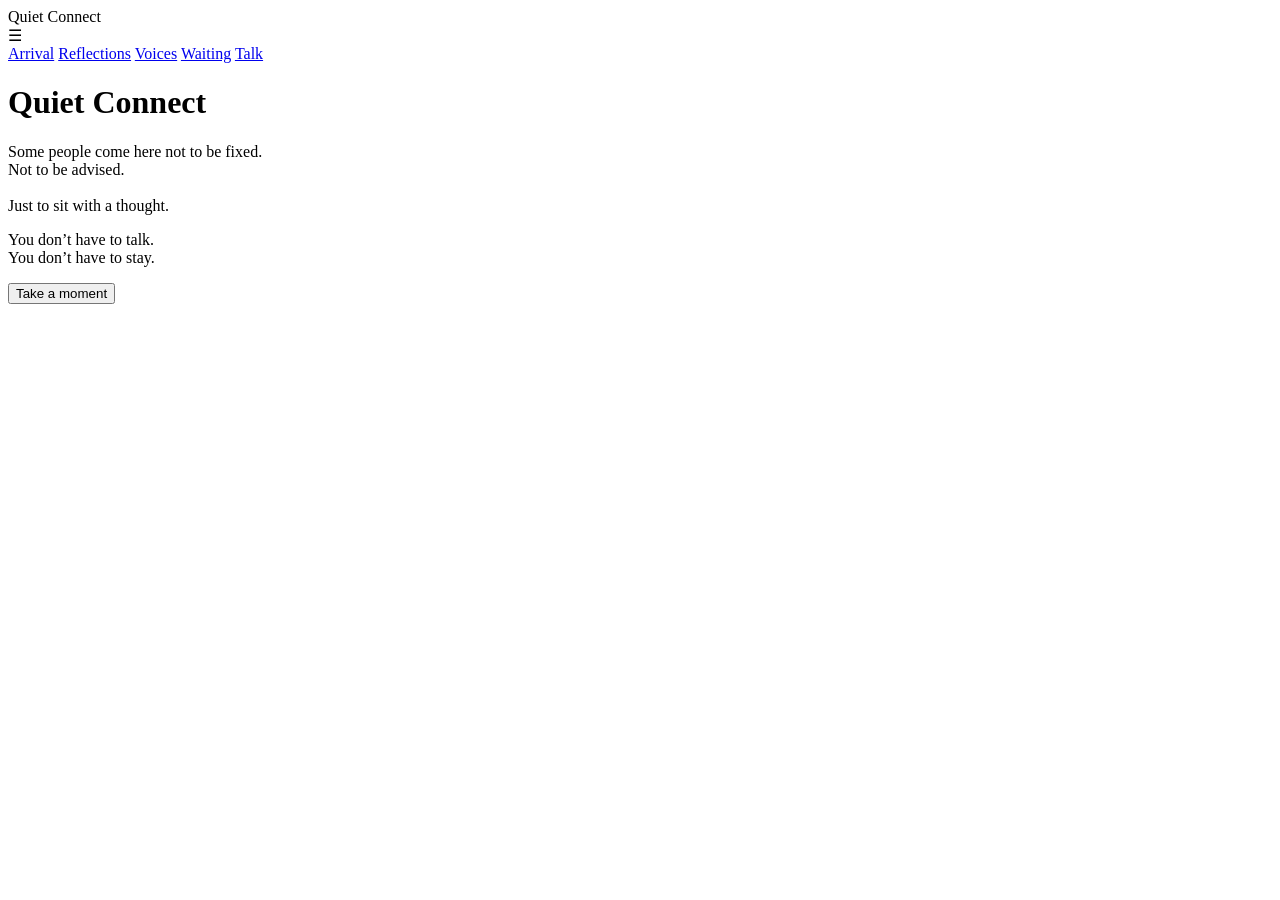
==== index.html @ 0a5e179e "Create index.html" ====
<!DOCTYPE html>
<html>
<head>
  <meta name="viewport" content="width=device-width, initial-scale=1">
  <title>Quiet Connect</title>
  <link rel="stylesheet" href="style.css">
</head>
<body>
<div class="container fade">

  <!-- NAV -->
  <nav>
    <div>Quiet Connect</div>
    <div class="hamburger" onclick="toggleMenu()">☰</div>
  </nav>
  <div id="menu" class="menu">
    <a href="index.html">Arrival</a>
    <a href="reflections.html">Reflections</a>
    <a href="voices.html">Voices</a>
    <a href="waiting.html">Waiting</a>
    <a href="chat.html">Talk</a>
  </div>

  <h1>Quiet Connect</h1>
  <p>
    Some people come here not to be fixed.<br>
    Not to be advised.<br><br>
    Just to sit with a thought.
  </p>

  <p>You don’t have to talk.<br>You don’t have to stay.</p>

  <a href="reflections.html"><button>Take a moment</button></a>
</div>

<script src="main.js"></script>
</body>
</html>
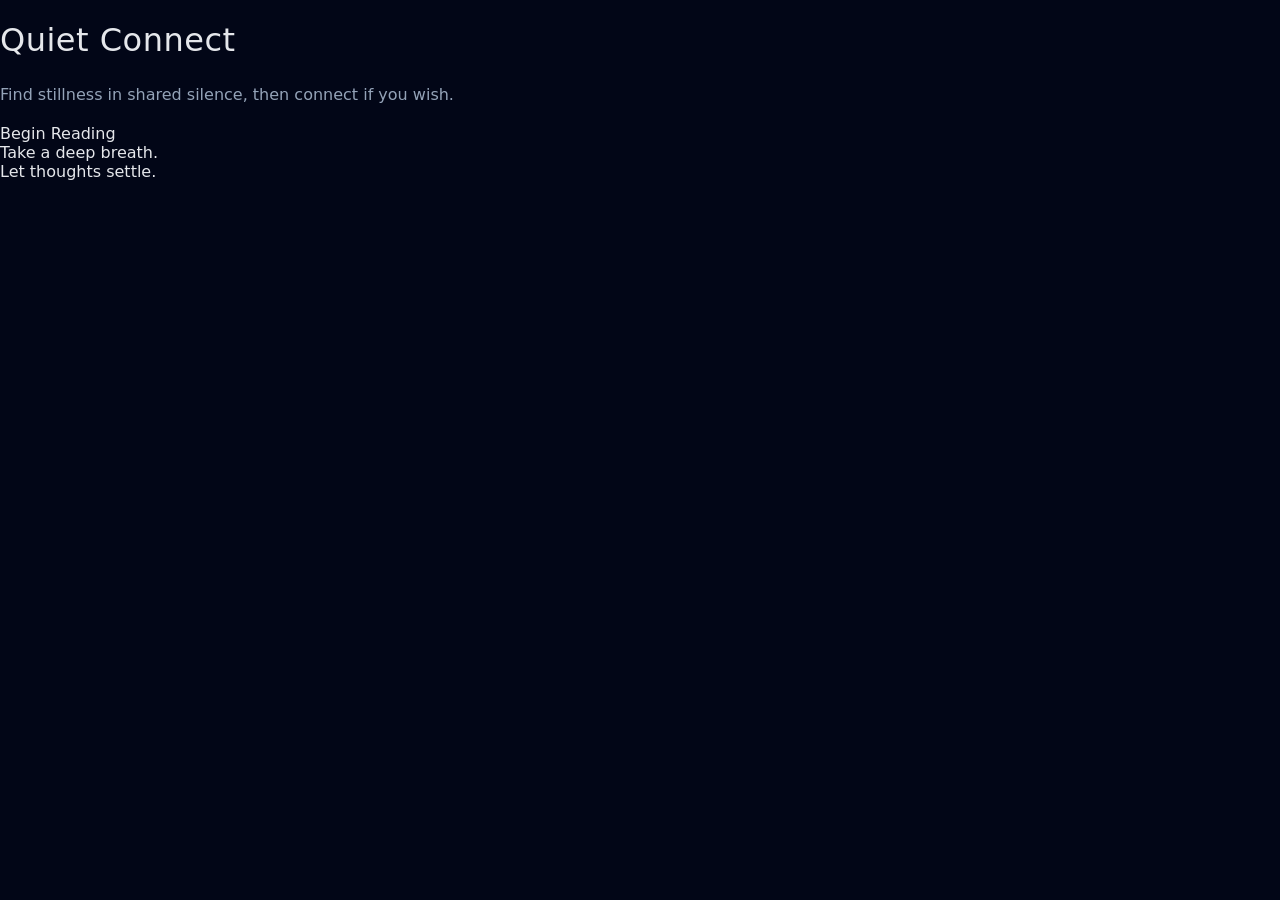
==== commit 059a0521: "Update index.html" ====
--- a/index.html
+++ b/index.html
@@ -1,38 +1,24 @@
 <!DOCTYPE html>
-<html>
+<html lang="en">
 <head>
-  <meta name="viewport" content="width=device-width, initial-scale=1">
-  <title>Quiet Connect</title>
-  <link rel="stylesheet" href="style.css">
+    <meta charset="UTF-8">
+    <meta name="viewport" content="width=device-width, initial-scale=1.0">
+    <title>Quiet Connect</title>
+    <link rel="stylesheet" href="style.css">
 </head>
 <body>
-<div class="container fade">
-
-  <!-- NAV -->
-  <nav>
-    <div>Quiet Connect</div>
-    <div class="hamburger" onclick="toggleMenu()">☰</div>
-  </nav>
-  <div id="menu" class="menu">
-    <a href="index.html">Arrival</a>
-    <a href="reflections.html">Reflections</a>
-    <a href="voices.html">Voices</a>
-    <a href="waiting.html">Waiting</a>
-    <a href="chat.html">Talk</a>
-  </div>
-
-  <h1>Quiet Connect</h1>
-  <p>
-    Some people come here not to be fixed.<br>
-    Not to be advised.<br><br>
-    Just to sit with a thought.
-  </p>
-
-  <p>You don’t have to talk.<br>You don’t have to stay.</p>
-
-  <a href="reflections.html"><button>Take a moment</button></a>
-</div>
-
-<script src="main.js"></script>
+    <main class="page-container">
+        <div class="content fade-in">
+            <h1>Quiet Connect</h1>
+            <p class="lead">Find stillness in shared silence, then connect if you wish.</p>
+            <div class="cta-container">
+                <a href="reflections.html" class="btn btn-primary">Begin Reading</a>
+            </div>
+            <div class="prompts">
+                <div class="prompt">Take a deep breath.</div>
+                <div class="prompt subtle">Let thoughts settle.</div>
+            </div>
+        </div>
+    </main>
 </body>
 </html>
--- a/style.css
+++ b/style.css
@@ -0,0 +1,112 @@
+:root {
+  --bg: #020617;
+  --text: #e5e7eb;
+  --muted: #94a3b8;
+  --accent: #64748b;
+}
+
+* {
+  box-sizing: border-box;
+  font-family: system-ui, sans-serif;
+}
+
+body {
+  margin: 0;
+  background: var(--bg);
+  color: var(--text);
+}
+
+a {
+  color: inherit;
+  text-decoration: none;
+}
+
+.container {
+  max-width: 720px;
+  margin: auto;
+  padding: 2.5rem 1.5rem;
+}
+
+h1 {
+  font-weight: 500;
+  letter-spacing: 0.5px;
+}
+
+p {
+  line-height: 1.7;
+  color: var(--muted);
+}
+
+button {
+  background: none;
+  border: 1px solid var(--accent);
+  color: var(--text);
+  padding: 0.8rem 1.4rem;
+  border-radius: 999px;
+  font-size: 1rem;
+}
+
+button:hover {
+  background: rgba(255,255,255,0.05);
+}
+
+nav {
+  display: flex;
+  justify-content: space-between;
+  align-items: center;
+}
+
+.menu {
+  display: none;
+  flex-direction: column;
+  gap: 1rem;
+  position: fixed;
+  top: 0;
+  right: 0;
+  height: 100%;
+  width: 70%;
+  background: var(--bg);
+  padding: 2rem;
+  border-left: 1px solid var(--accent);
+}
+
+.menu a {
+  font-size: 1.1rem;
+}
+
+.hamburger {
+  font-size: 1.5rem;
+  cursor: pointer;
+}
+
+.show {
+  display: flex;
+}
+
+.fade {
+  opacity: 0;
+  transform: translateY(10px);
+  animation: fadeIn 1.2s forwards;
+}
+
+@keyframes fadeIn {
+  to {
+    opacity: 1;
+    transform: none;
+  }
+}
+
+/* Chat */
+.messages {
+  min-height: 60vh;
+  margin-bottom: 1rem;
+}
+
+.msg {
+  margin-bottom: 0.6rem;
+}
+
+.me {
+  text-align: right;
+  color: #93c5fd;
+}
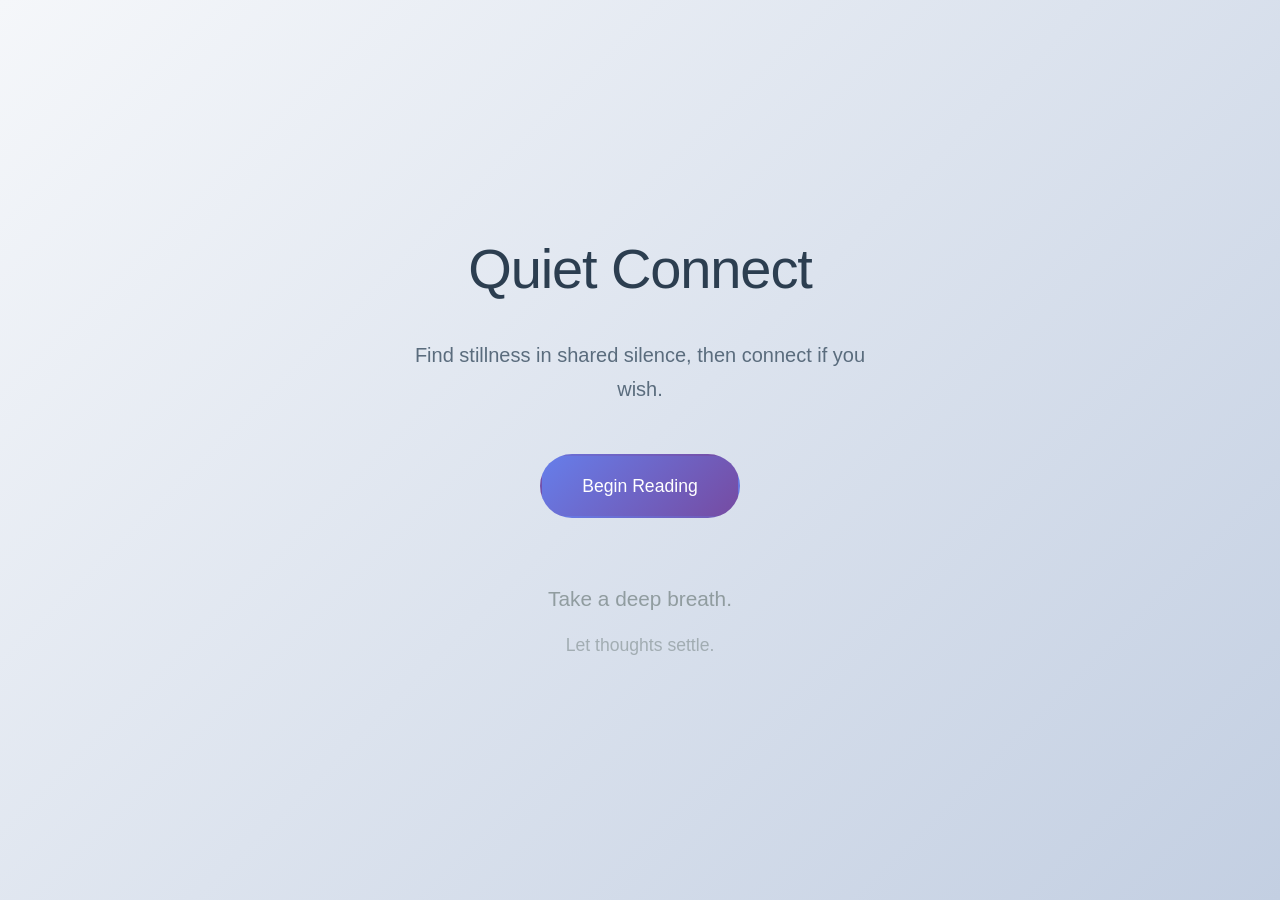
==== commit 91e06704: "Update index.html" ====
--- a/index.html
+++ b/index.html
@@ -2,7 +2,7 @@
 <html lang="en">
 <head>
     <meta charset="UTF-8">
-    <meta name="viewport" content="width=device-width, initial-scale=1.0">
+    <meta name="viewport" content="width=device-width, initial-scale=1.0"> 
     <title>Quiet Connect</title>
     <link rel="stylesheet" href="style.css">
 </head>
--- a/style.css
+++ b/style.css
@@ -1,112 +1,365 @@
-:root {
-  --bg: #020617;
-  --text: #e5e7eb;
-  --muted: #94a3b8;
-  --accent: #64748b;
-}
-
 * {
-  box-sizing: border-box;
-  font-family: system-ui, sans-serif;
+    margin: 0;
+    padding: 0;
+    box-sizing: border-box;
 }
 
 body {
-  margin: 0;
-  background: var(--bg);
-  color: var(--text);
-}
-
-a {
-  color: inherit;
-  text-decoration: none;
-}
-
-.container {
-  max-width: 720px;
-  margin: auto;
-  padding: 2.5rem 1.5rem;
+    font-family: -apple-system, BlinkMacSystemFont, 'Segoe UI', Roboto, Oxygen, Ubuntu, sans-serif;
+    background: linear-gradient(135deg, #f5f7fa 0%, #c3cfe2 100%);
+    min-height: 100vh;
+    color: #333;
+    line-height: 1.6;
+    overflow-x: hidden;
+}
+
+.page-container {
+    min-height: 100vh;
+    display: flex;
+    align-items: center;
+    justify-content: center;
+    padding: 2rem 1rem;
+}
+
+.content {
+    max-width: 600px;
+    width: 100%;
+    text-align: center;
+}
+
+.fade-in {
+    animation: fadeIn 1s ease-out;
+}
+
+@keyframes fadeIn {
+    from { opacity: 0; transform: translateY(20px); }
+    to { opacity: 1; transform: translateY(0); }
 }
 
 h1 {
-  font-weight: 500;
-  letter-spacing: 0.5px;
-}
-
-p {
-  line-height: 1.7;
-  color: var(--muted);
-}
-
-button {
-  background: none;
-  border: 1px solid var(--accent);
-  color: var(--text);
-  padding: 0.8rem 1.4rem;
-  border-radius: 999px;
-  font-size: 1rem;
-}
-
-button:hover {
-  background: rgba(255,255,255,0.05);
-}
-
-nav {
-  display: flex;
-  justify-content: space-between;
-  align-items: center;
-}
-
-.menu {
-  display: none;
-  flex-direction: column;
-  gap: 1rem;
-  position: fixed;
-  top: 0;
-  right: 0;
-  height: 100%;
-  width: 70%;
-  background: var(--bg);
-  padding: 2rem;
-  border-left: 1px solid var(--accent);
-}
-
-.menu a {
-  font-size: 1.1rem;
-}
-
-.hamburger {
-  font-size: 1.5rem;
-  cursor: pointer;
-}
-
-.show {
-  display: flex;
-}
-
-.fade {
-  opacity: 0;
-  transform: translateY(10px);
-  animation: fadeIn 1.2s forwards;
-}
-
-@keyframes fadeIn {
-  to {
-    opacity: 1;
-    transform: none;
-  }
-}
-
-/* Chat */
+    font-size: clamp(2rem, 5vw, 3.5rem);
+    font-weight: 300;
+    margin-bottom: 1.5rem;
+    color: #2c3e50;
+    letter-spacing: -0.02em;
+}
+
+.lead {
+    font-size: 1.25rem;
+    margin-bottom: 3rem;
+    color: #5a6c7d;
+    max-width: 500px;
+    margin-left: auto;
+    margin-right: auto;
+    line-height: 1.7;
+}
+
+.cta-container {
+    margin: 3rem 0;
+}
+
+.btn {
+    display: inline-block;
+    padding: 1rem 2.5rem;
+    font-size: 1.1rem;
+    text-decoration: none;
+    border-radius: 50px;
+    font-weight: 500;
+    transition: all 0.3s ease;
+    border: 2px solid transparent;
+    text-align: center;
+    min-width: 200px;
+}
+
+.btn-primary {
+    background: linear-gradient(135deg, #667eea 0%, #764ba2 100%);
+    color: white;
+}
+
+.btn-primary:hover {
+    transform: translateY(-2px);
+    box-shadow: 0 10px 25px rgba(102, 126, 234, 0.3);
+}
+
+.btn-secondary {
+    background: transparent;
+    color: #667eea;
+    border-color: #667eea;
+}
+
+.btn-secondary:hover {
+    background: #667eea;
+    color: white;
+    transform: translateY(-2px);
+}
+
+.prompts {
+    margin-top: 4rem;
+}
+
+.prompt {
+    font-size: 1.3rem;
+    margin: 1rem 0;
+    color: #7f8c8d;
+    opacity: 0.8;
+}
+
+.prompt.subtle {
+    font-size: 1.1rem;
+    opacity: 0.6;
+}
+
+.reflection-text p {
+    font-size: 1.3rem;
+    margin: 2rem 0;
+    color: #5a6c7d;
+    font-style: italic;
+    max-width: 500px;
+    margin-left: auto;
+    margin-right: auto;
+}
+
+.voice-preview {
+    margin: 3rem 0;
+}
+
+.voice {
+    font-size: 1.2rem;
+    margin: 1rem 0;
+    color: #7f8c8d;
+    opacity: 0.9;
+}
+
+/* Waiting page */
+.waiting-indicator {
+    display: flex;
+    gap: 8px;
+    justify-content: center;
+    margin-bottom: 1rem;
+}
+
+.dot {
+    width: 12px;
+    height: 12px;
+    border-radius: 50%;
+    background: #667eea;
+    animation: pulse 1.4s ease-in-out infinite both;
+}
+
+.dot:nth-child(1) { animation-delay: -0.32s; }
+.dot:nth-child(2) { animation-delay: -0.16s; }
+
+@keyframes pulse {
+    0%, 80%, 100% { transform: scale(0); opacity: 0.5; }
+    40% { transform: scale(1); opacity: 1; }
+}
+
+.status {
+    text-align: center;
+    padding: 2rem;
+}
+
+/* Chat page */
+.chat-page {
+    padding: 1rem;
+}
+
+.chat-container {
+    max-width: 600px;
+    width: 100%;
+    height: 100vh;
+    display: flex;
+    flex-direction: column;
+    background: white;
+    border-radius: 24px;
+    box-shadow: 0 20px 60px rgba(0,0,0,0.1);
+    overflow: hidden;
+}
+
+.chat-header {
+    padding: 2rem;
+    border-bottom: 1px solid #f0f0f0;
+    display: flex;
+    justify-content: space-between;
+    align-items: center;
+}
+
+.status-indicator {
+    font-size: 0.9rem;
+    font-weight: 500;
+}
+
+.status-indicator.connecting { color: #f39c12; }
+.status-indicator.connected { color: #27ae60; }
+.status-indicator.disconnected { color: #e74c3c; }
+
 .messages {
-  min-height: 60vh;
-  margin-bottom: 1rem;
-}
-
-.msg {
-  margin-bottom: 0.6rem;
-}
-
-.me {
-  text-align: right;
-  color: #93c5fd;
-}
+    flex: 1;
+    padding: 2rem;
+    overflow-y: auto;
+    display: flex;
+    flex-direction: column;
+    gap: 1.5rem;
+}
+
+.message {
+    display: flex;
+    gap: 1rem;
+    animation: messageSlide 0.3s ease-out;
+}
+
+.message.sent {
+    justify-content: flex-end;
+}
+
+.message-avatar {
+    width: 40px;
+    height: 40px;
+    border-radius: 50%;
+    flex-shrink: 0;
+    background: linear-gradient(135deg, #667eea, #764ba2);
+    display: flex;
+    align-items: center;
+    justify-content: center;
+    color: white;
+    font-weight: 600;
+    font-size: 1rem;
+}
+
+.message.received .message-avatar {
+    background: linear-gradient(135deg, #f093fb, #f5576c);
+}
+
+.message-bubble {
+    max-width: 70%;
+    padding: 1rem 1.5rem;
+    border-radius: 24px;
+    line-height: 1.5;
+    position: relative;
+}
+
+.message.sent .message-bubble {
+    background: linear-gradient(135deg, #667eea, #764ba2);
+    color: white;
+    border-bottom-right-radius: 8px;
+}
+
+.message.received .message-bubble {
+    background: #f8f9fa;
+    color: #333;
+    border-bottom-left-radius: 8px;
+}
+
+.chat-input-container {
+    padding: 2rem;
+    border-top: 1px solid #f0f0f0;
+}
+
+.input-wrapper {
+    display: flex;
+    gap: 1rem;
+    margin-bottom: 1rem;
+}
+
+#messageInput {
+    flex: 1;
+    padding: 1rem 1.5rem;
+    border: 2px solid #e9ecef;
+    border-radius: 24px;
+    font-size: 1rem;
+    outline: none;
+    transition: border-color 0.2s ease;
+}
+
+#messageInput:focus {
+    border-color: #667eea;
+}
+
+.send-btn {
+    padding: 1rem 2rem;
+    background: linear-gradient(135deg, #667eea, #764ba2);
+    color: white;
+    border: none;
+    border-radius: 24px;
+    font-weight: 500;
+    cursor: pointer;
+    transition: all 0.2s ease;
+    white-space: nowrap;
+}
+
+.send-btn:hover:not(:disabled) {
+    transform: translateY(-1px);
+    box-shadow: 0 5px 15px rgba(102, 126, 234, 0.3);
+}
+
+.send-btn:disabled {
+    opacity: 0.5;
+    cursor: not-allowed;
+}
+
+.chat-controls {
+    text-align: center;
+}
+
+.link-subtle {
+    color: #7f8c8d;
+    text-decoration: none;
+    font-size: 0.9rem;
+    transition: color 0.2s ease;
+}
+
+.link-subtle:hover {
+    color: #667eea;
+}
+
+@keyframes messageSlide {
+    from {
+        opacity: 0;
+        transform: translateY(20px);
+    }
+    to {
+        opacity: 1;
+        transform: translateY(0);
+    }
+}
+
+/* Mobile optimizations */
+@media (max-width: 768px) {
+    .page-container {
+        padding: 1rem;
+    }
+    
+    .content {
+        padding: 2rem 0;
+    }
+    
+    .chat-header h1 {
+        font-size: 1.5rem;
+    }
+    
+    .messages {
+        padding: 1rem;
+    }
+    
+    .chat-input-container {
+        padding: 1.5rem;
+    }
+}
+
+/* Scrollbar styling */
+.messages::-webkit-scrollbar {
+    width: 4px;
+}
+
+.messages::-webkit-scrollbar-track {
+    background: transparent;
+}
+
+.messages::-webkit-scrollbar-thumb {
+    background: #e9ecef;
+    border-radius: 2px;
+}
+
+.messages::-webkit-scrollbar-thumb:hover {
+    background: #dee2e6;
+}
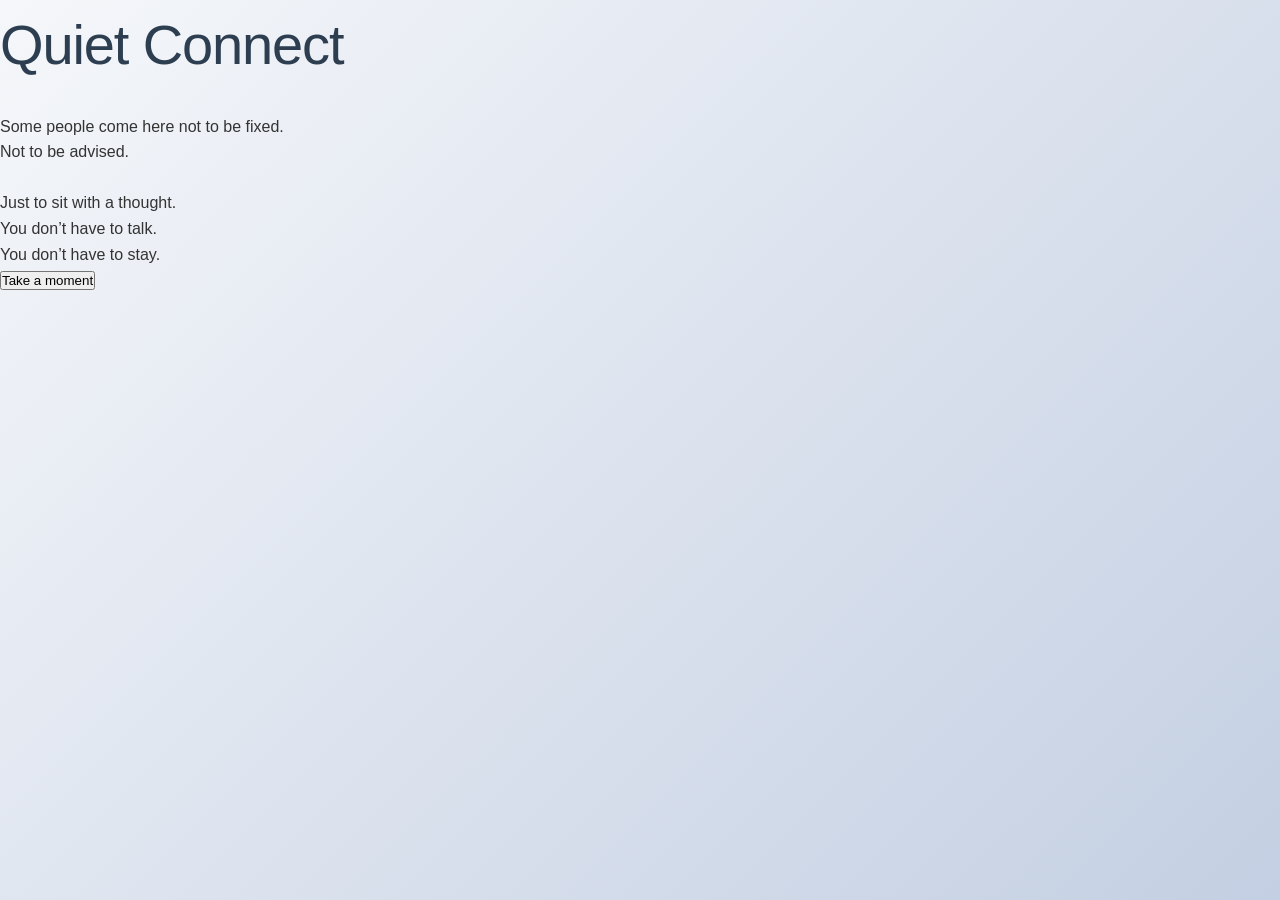
==== commit d8668543: "Update index.html" ====
--- a/index.html
+++ b/index.html
@@ -1,24 +1,28 @@
 <!DOCTYPE html>
-<html lang="en">
+<html>
 <head>
-    <meta charset="UTF-8">
-    <meta name="viewport" content="width=device-width, initial-scale=1.0"> 
-    <title>Quiet Connect</title>
-    <link rel="stylesheet" href="style.css">
+<meta name="viewport" content="width=device-width, initial-scale=1">
+<title>Quiet Connect</title>
+<link rel="stylesheet" href="style.css">
 </head>
 <body>
-    <main class="page-container">
-        <div class="content fade-in">
-            <h1>Quiet Connect</h1>
-            <p class="lead">Find stillness in shared silence, then connect if you wish.</p>
-            <div class="cta-container">
-                <a href="reflections.html" class="btn btn-primary">Begin Reading</a>
-            </div>
-            <div class="prompts">
-                <div class="prompt">Take a deep breath.</div>
-                <div class="prompt subtle">Let thoughts settle.</div>
-            </div>
-        </div>
-    </main>
+
+<div class="container">
+<h1>Quiet Connect</h1>
+
+<p>
+Some people come here not to be fixed.<br>
+Not to be advised.<br><br>
+Just to sit with a thought.
+</p>
+
+<p>
+You don’t have to talk.<br>
+You don’t have to stay.
+</p>
+
+<a href="reflections.html"><button>Take a moment</button></a>
+</div>
+
 </body>
 </html>
